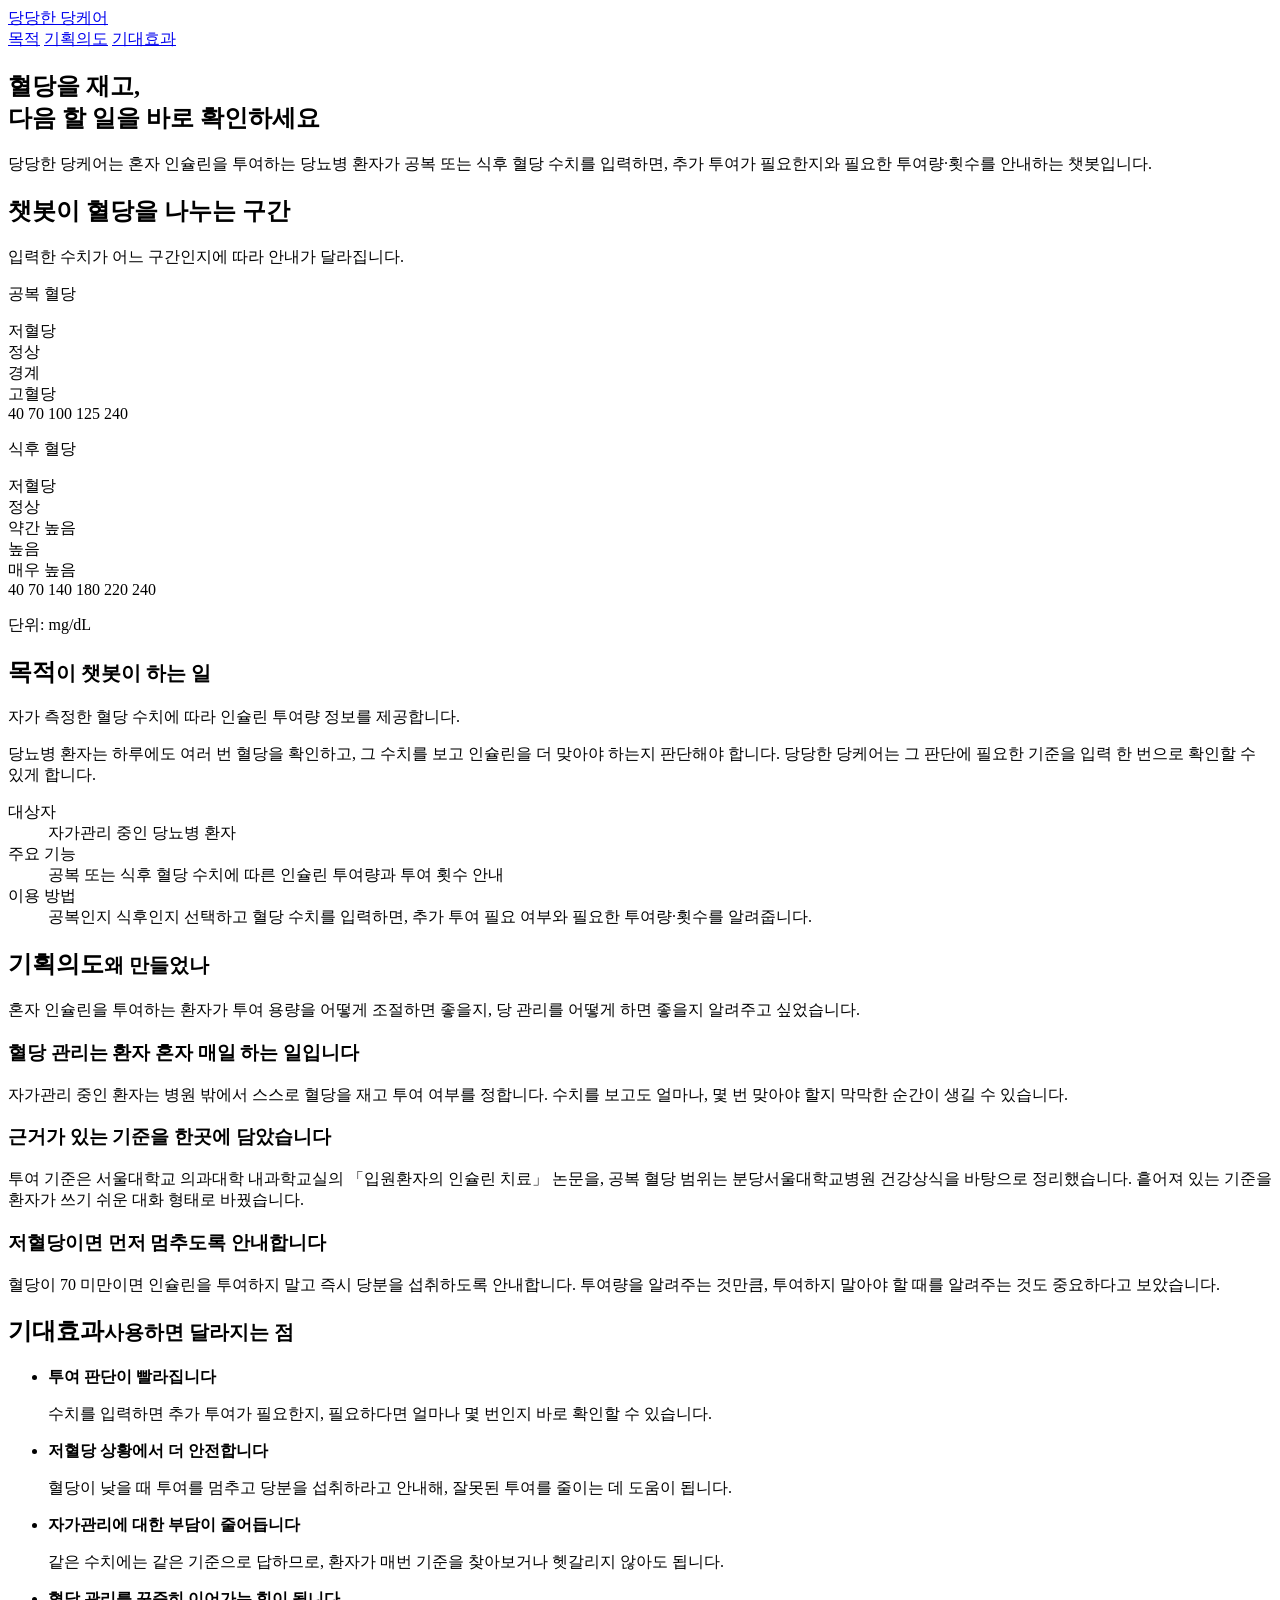
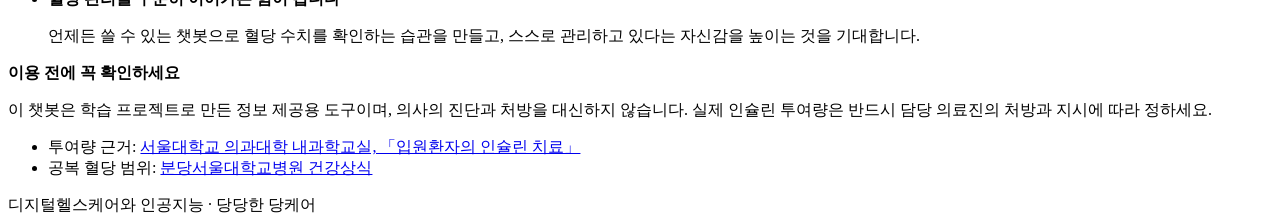
==== index.html @ c4303dc7 "Add files via upload" ====
<!DOCTYPE html>
<html lang="ko">
<head>
  <meta charset="UTF-8">
  <meta name="viewport" content="width=device-width, initial-scale=1">
  <title>당당한 당케어 | 목적 · 기획의도 · 기대효과</title>
  <meta name="description" content="자가 측정 혈당 수치에 따른 인슐린 투여량 정보를 제공하는 챗봇 '당당한 당케어'를 소개합니다.">
  <link rel="preconnect" href="https://fonts.googleapis.com">
  <link rel="preconnect" href="https://fonts.gstatic.com" crossorigin>
  <link href="https://fonts.googleapis.com/css2?family=IBM+Plex+Sans+KR:wght@400;500;700&display=swap" rel="stylesheet">
  <link rel="stylesheet" href="style.css">
</head>
<body>

  <header class="topbar">
    <div class="wrap">
      <a class="brand" href="#top">당당한 당케어</a>
      <nav aria-label="페이지 내 이동">
        <a href="#purpose">목적</a>
        <a href="#intent">기획의도</a>
        <a href="#effect">기대효과</a>
        <!-- 다른 조원 파트가 합쳐지면 여기에 메뉴를 추가하세요 -->
      </nav>
    </div>
  </header>

  <main id="top">

    <!-- ========== 소개 ========== -->
    <section class="hero">
      <div class="wrap">
        <h1>혈당을 재고,<br>다음 할 일을 바로 확인하세요</h1>
        <p class="lead">
          당당한 당케어는 혼자 인슐린을 투여하는 당뇨병 환자가
          공복 또는 식후 혈당 수치를 입력하면, 추가 투여가 필요한지와
          필요한 투여량·횟수를 안내하는 챗봇입니다.
        </p>

        <div class="meter">
          <h2>챗봇이 혈당을 나누는 구간</h2>
          <p class="sub">입력한 수치가 어느 구간인지에 따라 안내가 달라집니다.</p>

          <div class="scale">
            <p class="scale-name">공복 혈당</p>
            <div class="bar" role="img" aria-label="공복 혈당 구간: 70 미만 저혈당, 70에서 100 정상, 101에서 125 경계, 126 이상 고혈당">
              <div class="seg low" style="flex-basis:15%">저혈당</div>
              <div class="seg normal" style="flex-basis:15%">정상</div>
              <div class="seg border" style="flex-basis:12.5%">경계</div>
              <div class="seg high" style="flex-basis:57.5%">고혈당</div>
            </div>
            <div class="ticks" aria-hidden="true">
              <span style="left:0%">40</span>
              <span style="left:15%">70</span>
              <span style="left:30%">100</span>
              <span style="left:42.5%">125</span>
              <span style="left:100%">240</span>
            </div>
          </div>

          <div class="scale">
            <p class="scale-name">식후 혈당</p>
            <div class="bar" role="img" aria-label="식후 혈당 구간: 70 미만 저혈당, 70에서 140 미만 정상, 141에서 180 약간 높음, 181에서 220 높음, 220 초과 매우 높음">
              <div class="seg low" style="flex-basis:15%">저혈당</div>
              <div class="seg normal" style="flex-basis:35%">정상</div>
              <div class="seg border" style="flex-basis:20%">약간 높음</div>
              <div class="seg high" style="flex-basis:20%">높음</div>
              <div class="seg very" style="flex-basis:10%">매우 높음</div>
            </div>
            <div class="ticks" aria-hidden="true">
              <span style="left:0%">40</span>
              <span style="left:15%">70</span>
              <span style="left:50%">140</span>
              <span style="left:70%">180</span>
              <span style="left:90%">220</span>
              <span style="left:100%">240</span>
            </div>
          </div>
          <p class="unit">단위: mg/dL</p>
        </div>
      </div>
    </section>

    <!-- ========== 목적 ========== -->
    <section class="block" id="purpose" aria-labelledby="purpose-title">
      <div class="wrap">
        <h2 id="purpose-title">목적<small>이 챗봇이 하는 일</small></h2>
        <div class="body">
          <p class="pull">자가 측정한 혈당 수치에 따라 인슐린 투여량 정보를 제공합니다.</p>
          <p>
            당뇨병 환자는 하루에도 여러 번 혈당을 확인하고, 그 수치를 보고
            인슐린을 더 맞아야 하는지 판단해야 합니다.
            당당한 당케어는 그 판단에 필요한 기준을 입력 한 번으로 확인할 수 있게 합니다.
          </p>
          <dl class="facts">
            <div>
              <dt>대상자</dt>
              <dd>자가관리 중인 당뇨병 환자</dd>
            </div>
            <div>
              <dt>주요 기능</dt>
              <dd>공복 또는 식후 혈당 수치에 따른 인슐린 투여량과 투여 횟수 안내</dd>
            </div>
            <div>
              <dt>이용 방법</dt>
              <dd>공복인지 식후인지 선택하고 혈당 수치를 입력하면, 추가 투여 필요 여부와 필요한 투여량·횟수를 알려줍니다.</dd>
            </div>
          </dl>
        </div>
      </div>
    </section>

    <!-- ========== 기획의도 ========== -->
    <section class="block" id="intent" aria-labelledby="intent-title">
      <div class="wrap">
        <h2 id="intent-title">기획의도<small>왜 만들었나</small></h2>
        <div class="body">
          <p class="pull">혼자 인슐린을 투여하는 환자가 투여 용량을 어떻게 조절하면 좋을지, 당 관리를 어떻게 하면 좋을지 알려주고 싶었습니다.</p>

          <h3>혈당 관리는 환자 혼자 매일 하는 일입니다</h3>
          <p>
            자가관리 중인 환자는 병원 밖에서 스스로 혈당을 재고 투여 여부를 정합니다.
            수치를 보고도 얼마나, 몇 번 맞아야 할지 막막한 순간이 생길 수 있습니다.
          </p>

          <h3>근거가 있는 기준을 한곳에 담았습니다</h3>
          <p>
            투여 기준은 서울대학교 의과대학 내과학교실의 「입원환자의 인슐린 치료」 논문을,
            공복 혈당 범위는 분당서울대학교병원 건강상식을 바탕으로 정리했습니다.
            흩어져 있는 기준을 환자가 쓰기 쉬운 대화 형태로 바꿨습니다.
          </p>

          <h3>저혈당이면 먼저 멈추도록 안내합니다</h3>
          <p>
            혈당이 70 미만이면 인슐린을 투여하지 말고 즉시 당분을 섭취하도록 안내합니다.
            투여량을 알려주는 것만큼, 투여하지 말아야 할 때를 알려주는 것도 중요하다고 보았습니다.
          </p>
        </div>
      </div>
    </section>

    <!-- ========== 기대효과 ========== -->
    <section class="block" id="effect" aria-labelledby="effect-title">
      <div class="wrap">
        <h2 id="effect-title">기대효과<small>사용하면 달라지는 점</small></h2>
        <div class="body">
          <ul class="effects">
            <li>
              <strong>투여 판단이 빨라집니다</strong>
              <p>수치를 입력하면 추가 투여가 필요한지, 필요하다면 얼마나 몇 번인지 바로 확인할 수 있습니다.</p>
            </li>
            <li>
              <strong>저혈당 상황에서 더 안전합니다</strong>
              <p>혈당이 낮을 때 투여를 멈추고 당분을 섭취하라고 안내해, 잘못된 투여를 줄이는 데 도움이 됩니다.</p>
            </li>
            <li>
              <strong>자가관리에 대한 부담이 줄어듭니다</strong>
              <p>같은 수치에는 같은 기준으로 답하므로, 환자가 매번 기준을 찾아보거나 헷갈리지 않아도 됩니다.</p>
            </li>
            <li>
              <strong>혈당 관리를 꾸준히 이어가는 힘이 됩니다</strong>
              <p>언제든 쓸 수 있는 챗봇으로 혈당 수치를 확인하는 습관을 만들고, 스스로 관리하고 있다는 자신감을 높이는 것을 기대합니다.</p>
            </li>
          </ul>
        </div>
      </div>
    </section>

    <!-- ========== 유의사항 ========== -->
    <section class="notice" aria-labelledby="notice-title">
      <div class="wrap">
        <div class="box">
          <strong id="notice-title">이용 전에 꼭 확인하세요</strong>
          <p>
            이 챗봇은 학습 프로젝트로 만든 정보 제공용 도구이며, 의사의 진단과 처방을 대신하지 않습니다.
            실제 인슐린 투여량은 반드시 담당 의료진의 처방과 지시에 따라 정하세요.
          </p>
        </div>
        <ul class="refs">
          <li>투여량 근거: <a href="https://synapse.koreamed.org/pdf/10.4093/jkd.2018.19.4.214" target="_blank" rel="noopener">서울대학교 의과대학 내과학교실, 「입원환자의 인슐린 치료」</a></li>
          <li>공복 혈당 범위: <a href="https://www.snubh.org/service/info/com/view.do?Board_ID=B004&amp;BNO=366" target="_blank" rel="noopener">분당서울대학교병원 건강상식</a></li>
        </ul>
      </div>
    </section>

  </main>

  <footer>
    <div class="wrap">디지털헬스케어와 인공지능 · 당당한 당케어</div>
  </footer>

</body>
</html>
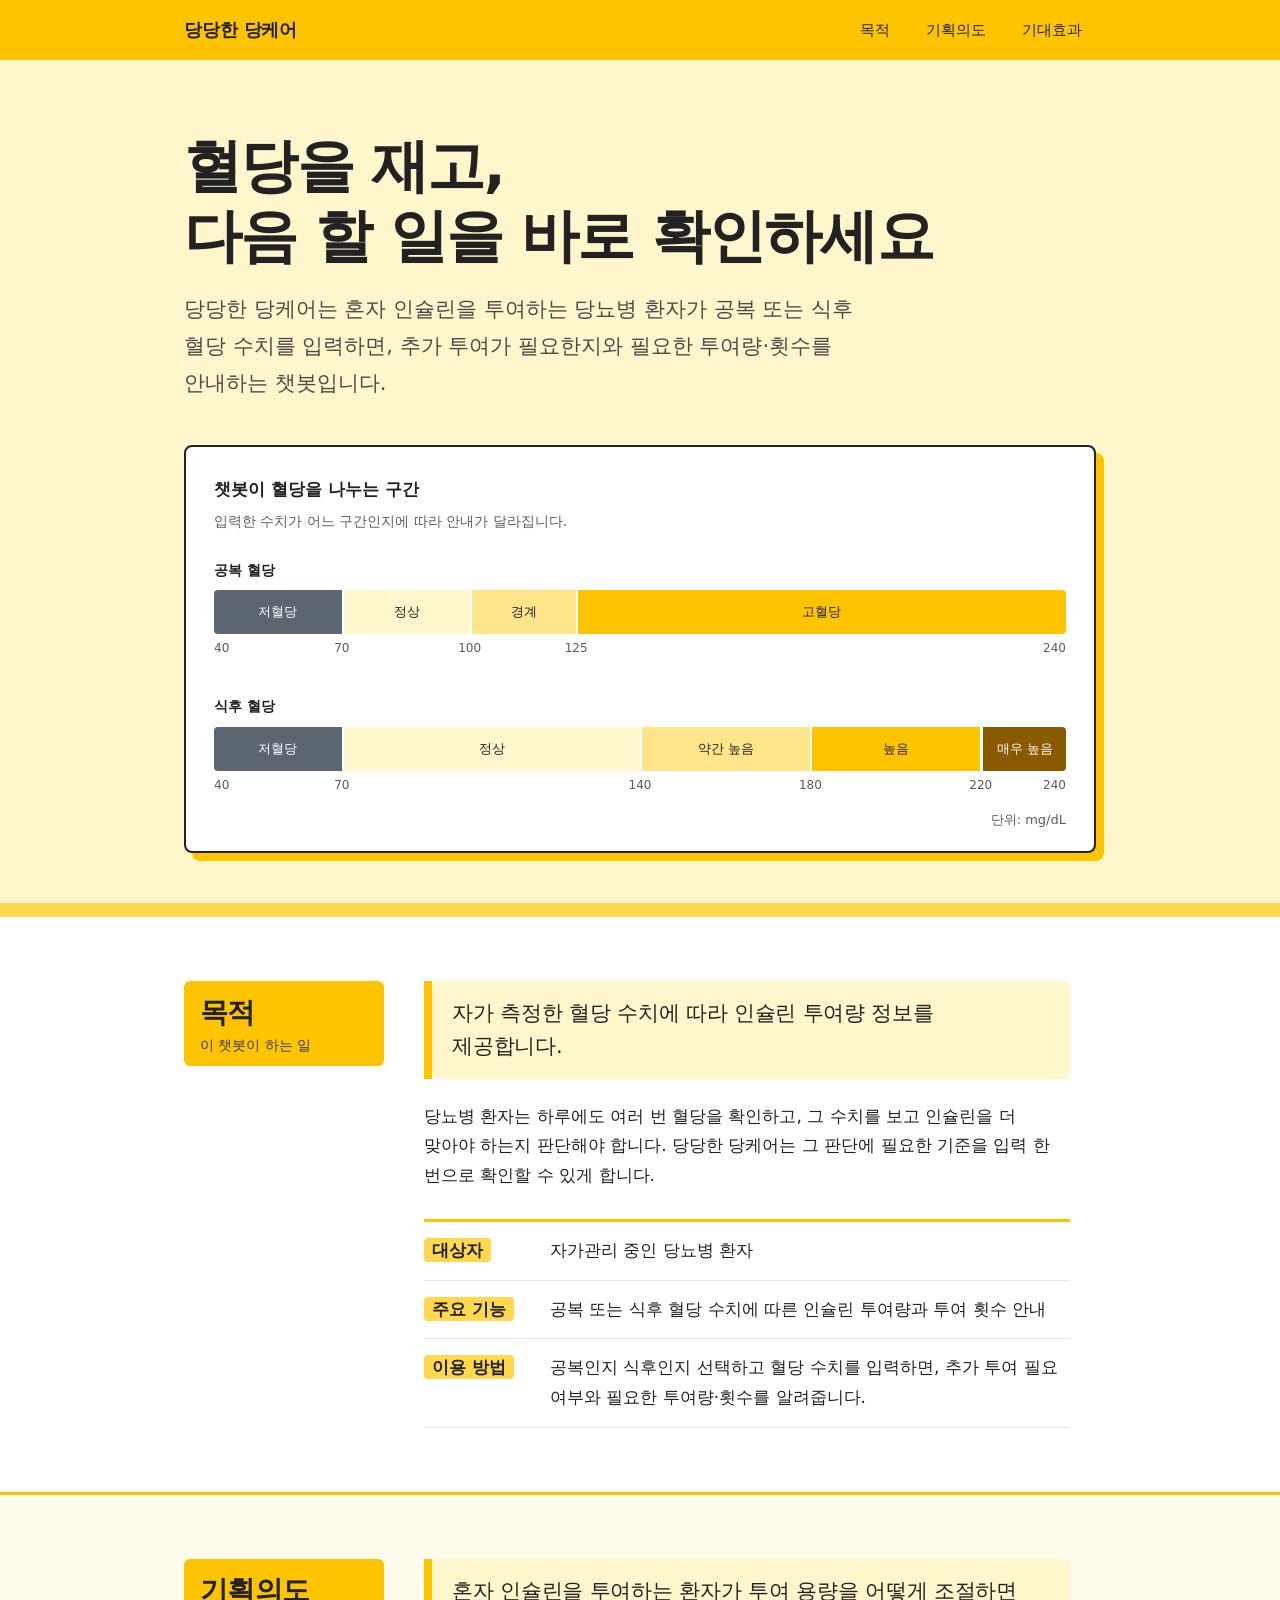
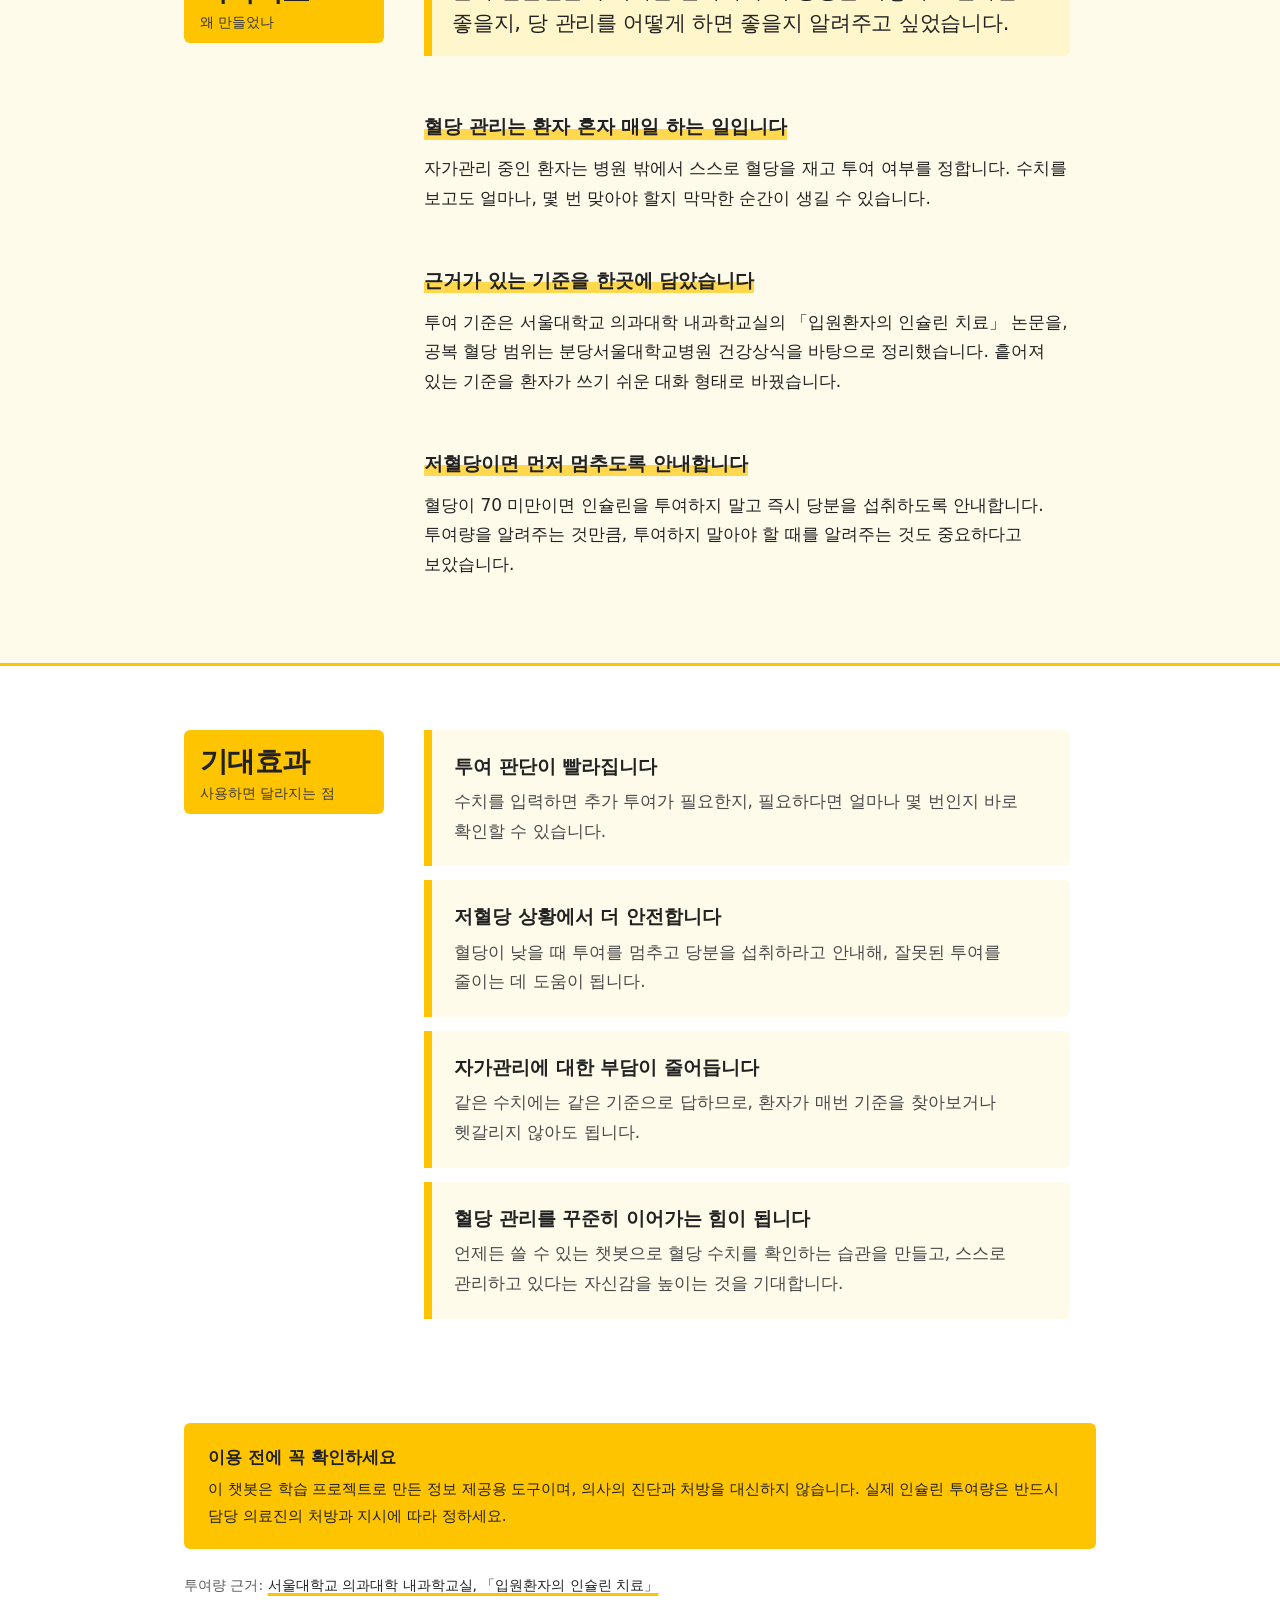
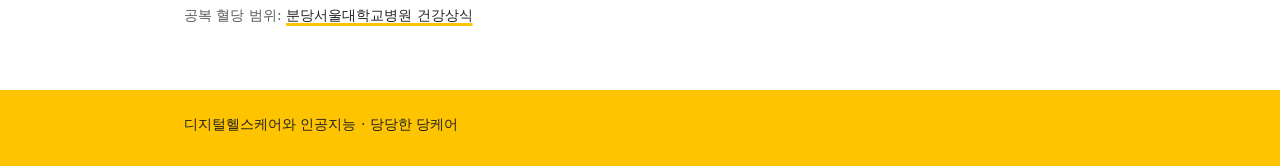
==== commit c8af4054: "Add files via upload" ====
--- a/index.html
+++ b/index.html
@@ -8,7 +8,7 @@
   <link rel="preconnect" href="https://fonts.googleapis.com">
   <link rel="preconnect" href="https://fonts.gstatic.com" crossorigin>
   <link href="https://fonts.googleapis.com/css2?family=IBM+Plex+Sans+KR:wght@400;500;700&display=swap" rel="stylesheet">
-  <link rel="stylesheet" href="style.css">
+  <link rel="stylesheet" href="style.css?v=3">
 </head>
 <body>
 
@@ -93,15 +93,15 @@
           </p>
           <dl class="facts">
             <div>
-              <dt>대상자</dt>
+              <dt><span>대상자</span></dt>
               <dd>자가관리 중인 당뇨병 환자</dd>
             </div>
             <div>
-              <dt>주요 기능</dt>
+              <dt><span>주요 기능</span></dt>
               <dd>공복 또는 식후 혈당 수치에 따른 인슐린 투여량과 투여 횟수 안내</dd>
             </div>
             <div>
-              <dt>이용 방법</dt>
+              <dt><span>이용 방법</span></dt>
               <dd>공복인지 식후인지 선택하고 혈당 수치를 입력하면, 추가 투여 필요 여부와 필요한 투여량·횟수를 알려줍니다.</dd>
             </div>
           </dl>
@@ -110,7 +110,7 @@
     </section>
 
     <!-- ========== 기획의도 ========== -->
-    <section class="block" id="intent" aria-labelledby="intent-title">
+    <section class="block tint" id="intent" aria-labelledby="intent-title">
       <div class="wrap">
         <h2 id="intent-title">기획의도<small>왜 만들었나</small></h2>
         <div class="body">
--- a/style.css
+++ b/style.css
@@ -0,0 +1,434 @@
+/* 당당한 당케어 소개 페이지 - 목적 / 기획의도 / 기대효과
+   테마: 흰색 바탕 + 노란색 포인트 (조원 페이지와 통일용)
+   색상을 바꾸려면 :root 값만 수정하세요. */
+
+:root {
+  --bg: #ffffff;
+  --paper: #ffffff;
+  --ink: #222222;
+  --ink-soft: #5c5c5c;
+  --line: #ece7d3;
+  --accent: #ffc400;        /* 포인트 노란색 */
+  --accent-mid: #ffd84d;
+  --accent-light: #ffe58a;
+  --accent-pale: #fff6cc;
+  --accent-wash: #fffbea;
+  --accent-dark: #8a5a00;
+  --gray-seg: #5c6670;
+  --gray-pale: #f1f1ef;
+  --maxw: 960px;
+  --font: "IBM Plex Sans KR", "Noto Sans KR", "Apple SD Gothic Neo",
+    "Malgun Gothic", system-ui, sans-serif;
+}
+
+*,
+*::before,
+*::after {
+  box-sizing: border-box;
+}
+
+html {
+  scroll-behavior: smooth;
+}
+
+body {
+  margin: 0;
+  background: var(--bg);
+  color: var(--ink);
+  font-family: var(--font);
+  font-size: 17px;
+  line-height: 1.75;
+  word-break: keep-all;
+  -webkit-font-smoothing: antialiased;
+}
+
+a {
+  color: var(--ink);
+  text-decoration: underline;
+  text-decoration-color: var(--accent);
+  text-decoration-thickness: 3px;
+  text-underline-offset: 3px;
+}
+
+a:hover {
+  background: var(--accent-pale);
+}
+
+:focus-visible {
+  outline: 3px solid var(--ink);
+  outline-offset: 3px;
+}
+
+.wrap {
+  max-width: var(--maxw);
+  margin: 0 auto;
+  padding: 0 24px;
+}
+
+/* ---------- 상단 내비게이션 (노란 바) ---------- */
+.topbar {
+  position: sticky;
+  top: 0;
+  z-index: 10;
+  background: var(--accent);
+}
+
+.topbar .wrap {
+  display: flex;
+  align-items: center;
+  justify-content: space-between;
+  gap: 16px;
+  min-height: 60px;
+}
+
+.brand {
+  font-weight: 700;
+  font-size: 18px;
+  color: var(--ink);
+  text-decoration: none;
+  letter-spacing: -0.01em;
+}
+
+.brand:hover {
+  background: none;
+}
+
+.topbar nav {
+  display: flex;
+  gap: 8px;
+  flex-wrap: wrap;
+}
+
+.topbar nav a {
+  color: var(--ink);
+  text-decoration: none;
+  font-size: 15px;
+  font-weight: 500;
+  padding: 4px 14px;
+  border-radius: 999px;
+}
+
+.topbar nav a:hover {
+  background: var(--paper);
+}
+
+/* ---------- 히어로 (연한 노랑 배경) ---------- */
+.hero {
+  padding: 72px 0 64px;
+  background: linear-gradient(var(--accent-pale), var(--accent-pale)) top / 100% calc(100% - 14px) no-repeat,
+              var(--accent-mid);
+  border-bottom: 0;
+}
+
+.hero h1 {
+  margin: 0 0 20px;
+  font-size: clamp(34px, 6vw, 58px);
+  line-height: 1.2;
+  font-weight: 700;
+  letter-spacing: -0.03em;
+}
+
+.hero .lead {
+  max-width: 34em;
+  margin: 0 0 44px;
+  font-size: clamp(18px, 2.4vw, 21px);
+  color: #4a4a4a;
+}
+
+/* 혈당 구간 막대 */
+.meter {
+  background: var(--paper);
+  border: 2px solid var(--ink);
+  border-radius: 8px;
+  box-shadow: 8px 8px 0 var(--accent);
+  padding: 28px 28px 20px;
+}
+
+.meter h2 {
+  margin: 0 0 4px;
+  font-size: 17px;
+  font-weight: 700;
+}
+
+.meter .sub {
+  margin: 0 0 24px;
+  font-size: 14px;
+  color: var(--ink-soft);
+}
+
+.scale {
+  margin-bottom: 34px;
+}
+
+.scale:last-of-type {
+  margin-bottom: 8px;
+}
+
+.scale-name {
+  margin: 0 0 8px;
+  font-size: 14px;
+  font-weight: 700;
+  color: var(--ink);
+}
+
+.bar {
+  display: flex;
+  height: 44px;
+  border-radius: 4px;
+  overflow: hidden;
+}
+
+.seg {
+  position: relative;
+  display: flex;
+  align-items: center;
+  justify-content: center;
+  min-width: 0;
+  color: var(--ink);
+  font-size: 13px;
+  font-weight: 500;
+  white-space: nowrap;
+  overflow: hidden;
+  transform-origin: left center;
+  animation: grow 0.9s cubic-bezier(0.2, 0.7, 0.2, 1) both;
+}
+
+.seg + .seg {
+  border-left: 2px solid var(--paper);
+}
+
+.seg.low { background: var(--gray-seg); color: #fff; }
+.seg.normal { background: var(--accent-pale); }
+.seg.border { background: var(--accent-light); }
+.seg.high { background: var(--accent); }
+.seg.very { background: var(--accent-dark); color: #fff; }
+
+.ticks {
+  position: relative;
+  height: 22px;
+  margin-top: 4px;
+  font-size: 12px;
+  color: var(--ink-soft);
+}
+
+.ticks span {
+  position: absolute;
+  top: 0;
+  transform: translateX(-50%);
+}
+
+.ticks span:first-child { transform: none; }
+.ticks span:last-child { transform: translateX(-100%); }
+
+.meter .unit {
+  margin: 12px 0 0;
+  font-size: 13px;
+  color: var(--ink-soft);
+  text-align: right;
+}
+
+@keyframes grow {
+  from { transform: scaleX(0); opacity: 0.4; }
+  to { transform: scaleX(1); opacity: 1; }
+}
+
+/* ---------- 본문 섹션 ---------- */
+.block {
+  padding: 64px 0;
+}
+
+/* 기획의도 섹션은 연한 노랑 배경으로 구분 */
+.block.tint {
+  background: var(--accent-wash);
+  border-top: 3px solid var(--accent);
+  border-bottom: 3px solid var(--accent);
+}
+
+.block .wrap {
+  display: grid;
+  grid-template-columns: 200px 1fr;
+  gap: 40px;
+}
+
+.block h2 {
+  margin: 0;
+  font-size: 28px;
+  line-height: 1.3;
+  letter-spacing: -0.02em;
+  position: sticky;
+  top: 84px;
+  align-self: start;
+  padding: 14px 16px 12px;
+  background: var(--accent);
+  border-radius: 6px;
+}
+
+.block.tint h2 {
+  background: var(--accent);
+}
+
+.block h2 small {
+  display: block;
+  margin-top: 4px;
+  font-size: 14px;
+  font-weight: 400;
+  color: #3a3a3a;
+  letter-spacing: 0;
+}
+
+.body {
+  max-width: 38em;
+}
+
+.body p {
+  margin: 0 0 1.1em;
+}
+
+.body h3 {
+  margin: 1.8em 0 0.4em;
+  font-size: 19px;
+  line-height: 1.4;
+  display: inline-block;
+  background: linear-gradient(transparent 58%, var(--accent-mid) 58%);
+}
+
+.body h3:first-child {
+  margin-top: 0;
+}
+
+.body h3 + p {
+  margin-top: 0.4em;
+}
+
+.pull {
+  margin: 0 0 1.4em;
+  padding: 16px 20px;
+  background: var(--accent-pale);
+  border-left: 8px solid var(--accent);
+  border-radius: 0 6px 6px 0;
+  font-size: 21px;
+  line-height: 1.55;
+  font-weight: 500;
+  letter-spacing: -0.01em;
+}
+
+/* 대상 · 기능 요약 */
+.facts {
+  margin: 28px 0 0;
+  border-top: 3px solid var(--accent);
+}
+
+.facts div {
+  display: grid;
+  grid-template-columns: 110px 1fr;
+  gap: 16px;
+  padding: 14px 0;
+  border-bottom: 1px solid var(--line);
+}
+
+.facts dt {
+  font-weight: 700;
+  color: var(--ink);
+}
+
+.facts dt span {
+  padding: 2px 8px;
+  background: var(--accent-mid);
+  border-radius: 4px;
+}
+
+.facts dd {
+  margin: 0;
+}
+
+/* 기대효과 */
+.effects {
+  margin: 0;
+  padding: 0;
+  list-style: none;
+}
+
+.effects li {
+  margin-bottom: 14px;
+  padding: 20px 22px;
+  background: var(--accent-wash);
+  border-left: 8px solid var(--accent);
+  border-radius: 0 6px 6px 0;
+}
+
+.effects li:last-child {
+  margin-bottom: 0;
+}
+
+.effects strong {
+  display: block;
+  margin-bottom: 4px;
+  font-size: 19px;
+}
+
+.effects p {
+  margin: 0;
+  color: #4a4a4a;
+}
+
+/* ---------- 유의사항 ---------- */
+.notice {
+  padding: 40px 0 56px;
+}
+
+.notice .box {
+  padding: 20px 24px;
+  background: var(--accent);
+  border-radius: 6px;
+}
+
+.notice .box strong {
+  display: block;
+  margin-bottom: 4px;
+}
+
+.notice .box p {
+  margin: 0;
+  font-size: 15px;
+  color: var(--ink);
+}
+
+.notice .refs {
+  margin: 24px 0 0;
+  padding: 0;
+  list-style: none;
+  font-size: 14px;
+  color: var(--ink-soft);
+}
+
+.notice .refs li {
+  margin-bottom: 6px;
+}
+
+footer {
+  padding: 22px 0 30px;
+  background: var(--accent);
+  font-size: 14px;
+  font-weight: 500;
+  color: var(--ink);
+}
+
+/* ---------- 모바일 ---------- */
+@media (max-width: 720px) {
+  body { font-size: 16px; }
+  .topbar .wrap { flex-direction: column; align-items: flex-start; padding-top: 10px; padding-bottom: 10px; gap: 6px; }
+  .topbar nav a { padding: 4px 10px; }
+  .hero { padding: 48px 0 48px; }
+  .meter { padding: 20px 16px 14px; box-shadow: 5px 5px 0 var(--accent); }
+  .seg { font-size: 11px; }
+  .block { padding: 48px 0; }
+  .block .wrap { grid-template-columns: 1fr; gap: 20px; }
+  .block h2 { position: static; }
+  .facts div { grid-template-columns: 1fr; gap: 4px; }
+  .effects li { padding: 16px 16px; }
+}
+
+@media (prefers-reduced-motion: reduce) {
+  html { scroll-behavior: auto; }
+  .seg { animation: none; }
+}
